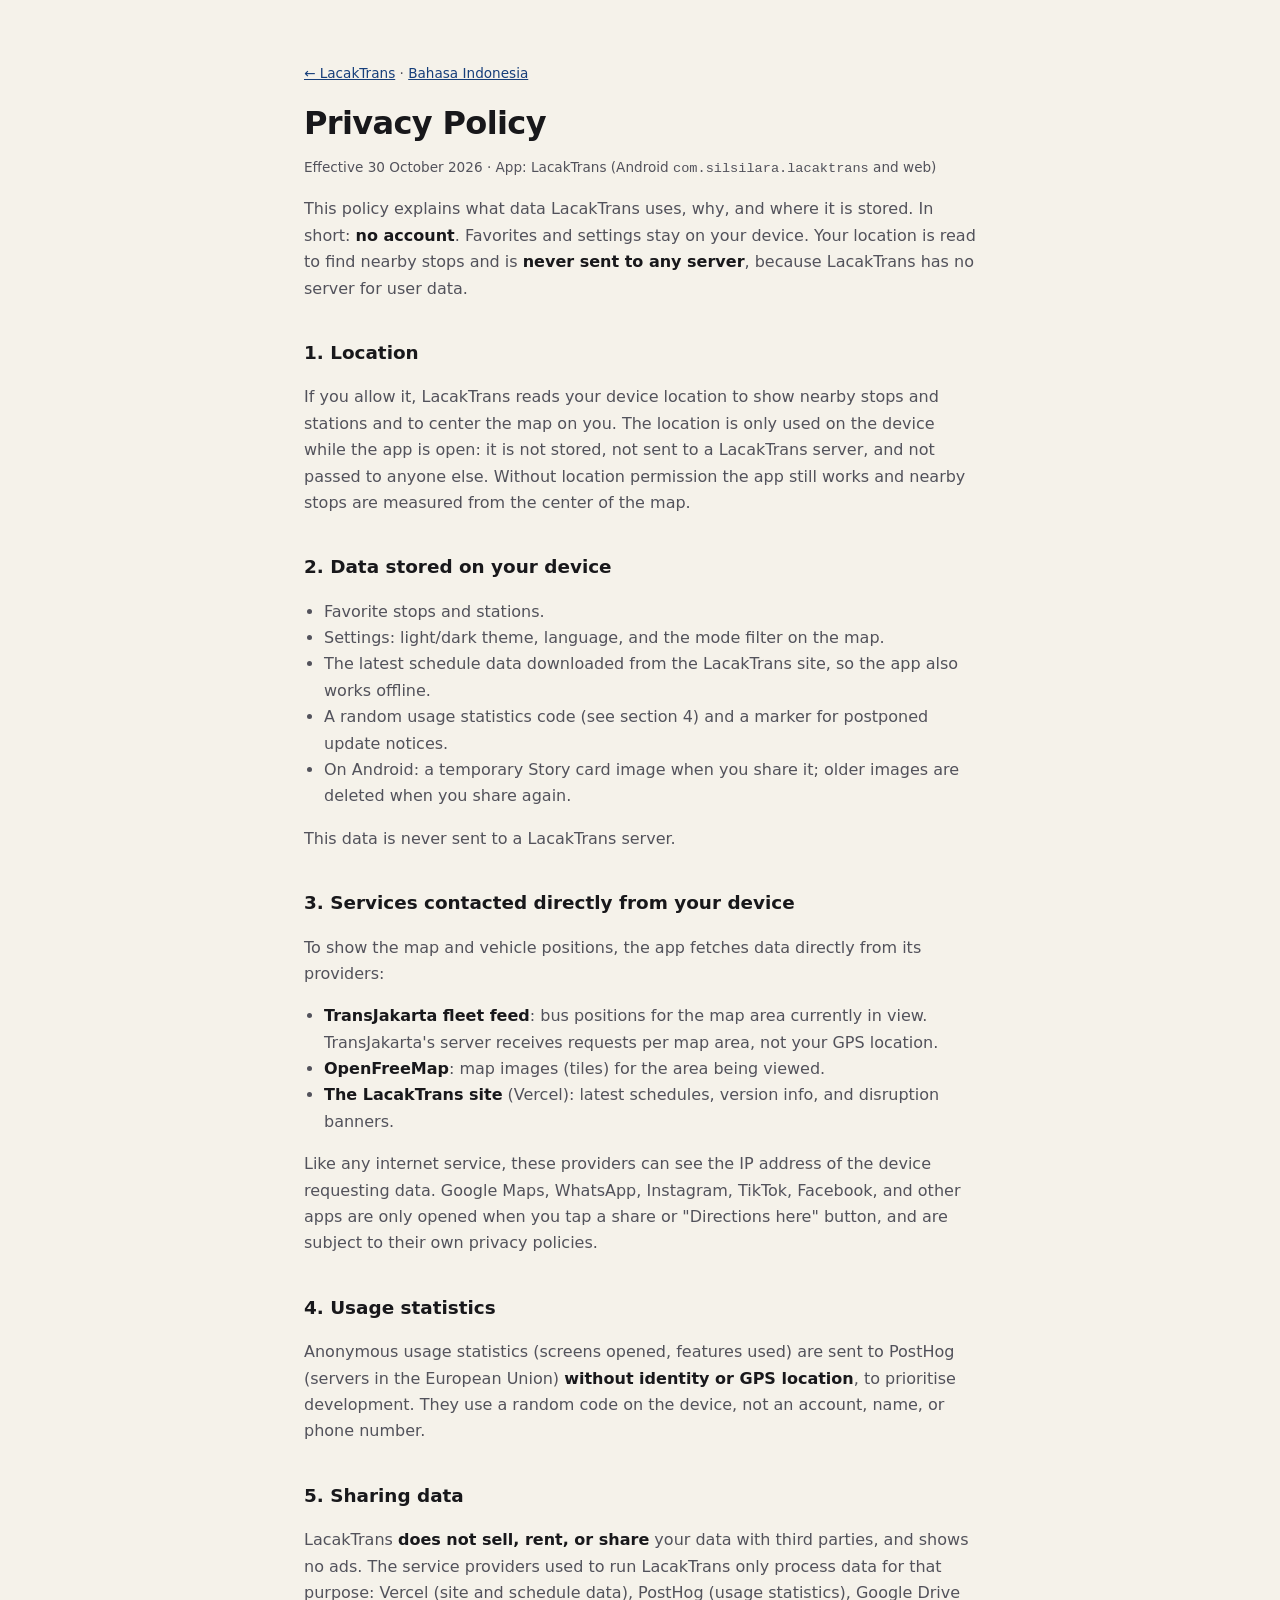
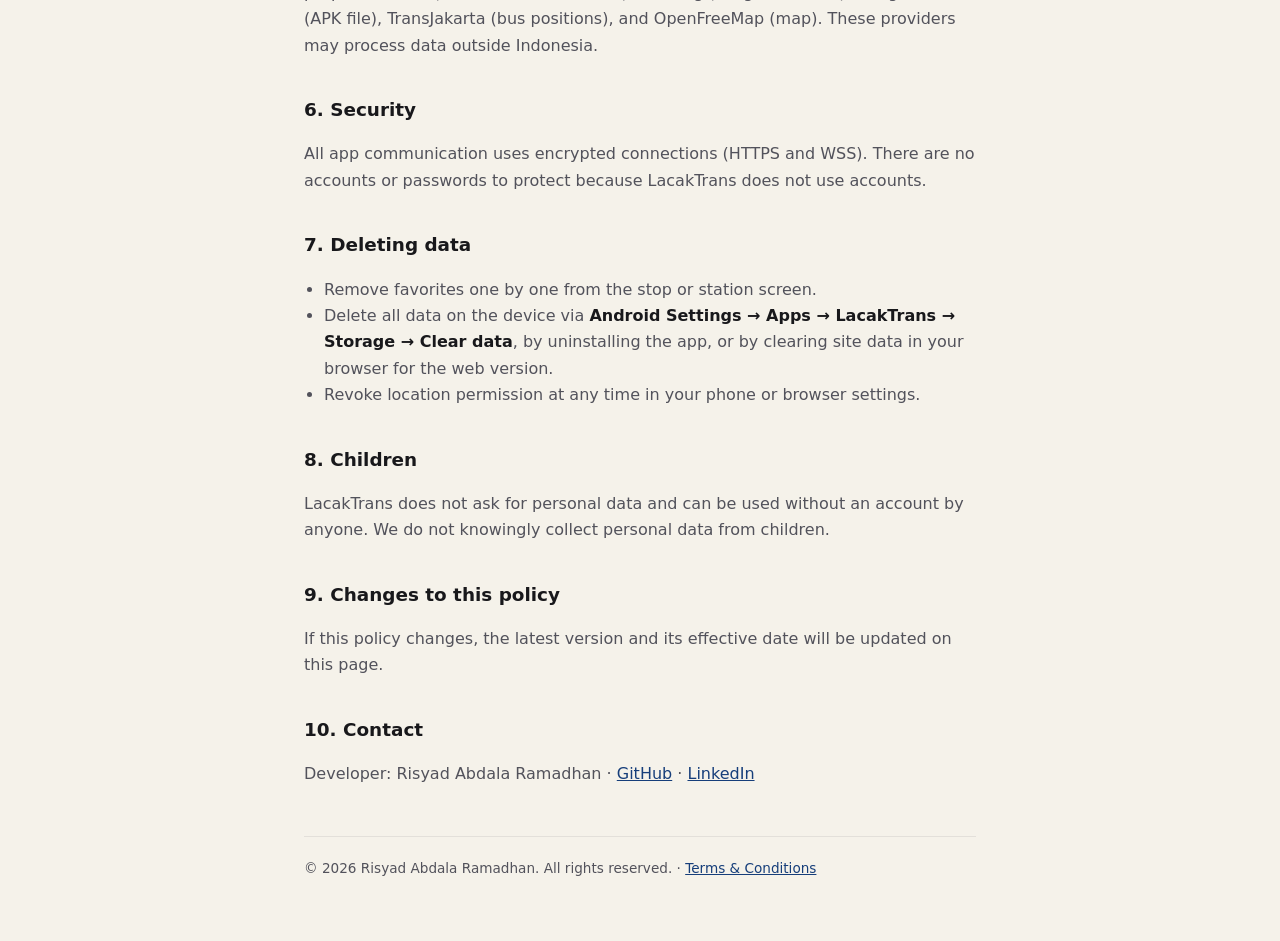
==== privacy.html @ 2914f6ce "Situs unduh-lt.silsilara.com: halaman unduhan APK, Kebijakan Privasi dan Syarat & Ketentuan (ID/EN)," ====
<!doctype html>
<html lang="en">
  <head>
    <meta charset="UTF-8" />
    <meta name="viewport" content="width=device-width, initial-scale=1.0" />
    <title>Privacy Policy — LacakTrans</title>
    <meta name="description" content="LacakTrans privacy policy: what data is used, where it is stored, and how to delete it." />
    <link rel="icon" type="image/svg+xml" href="favicon.svg" />
    <link rel="stylesheet" href="gaya.css" />
    <link rel="canonical" href="https://unduh-lt.silsilara.com/privacy.html" />
    <script src="tema.js"></script>
  </head>
  <body>
    <main>
      <p class="kecil"><a href="./">← LacakTrans</a> · <a href="privasi.html" lang="id">Bahasa Indonesia</a></p>
      <h1>Privacy Policy</h1>
      <p class="kecil">Effective 30 October 2026 · App: LacakTrans (Android <code>com.silsilara.lacaktrans</code> and web)</p>

      <p>
        This policy explains what data LacakTrans uses, why, and where it is stored. In short: <strong>no account</strong>.
        Favorites and settings stay on your device. Your location is read to find nearby stops and is <strong>never sent to
        any server</strong>, because LacakTrans has no server for user data.
      </p>

      <h2>1. Location</h2>
      <p>
        If you allow it, LacakTrans reads your device location to show nearby stops and stations and to center the map on
        you. The location is only used on the device while the app is open: it is not stored, not sent to a LacakTrans
        server, and not passed to anyone else. Without location permission the app still works and nearby stops are
        measured from the center of the map.
      </p>

      <h2>2. Data stored on your device</h2>
      <ul>
        <li>Favorite stops and stations.</li>
        <li>Settings: light/dark theme, language, and the mode filter on the map.</li>
        <li>The latest schedule data downloaded from the LacakTrans site, so the app also works offline.</li>
        <li>A random usage statistics code (see section 4) and a marker for postponed update notices.</li>
        <li>On Android: a temporary Story card image when you share it; older images are deleted when you share again.</li>
      </ul>
      <p>This data is never sent to a LacakTrans server.</p>

      <h2>3. Services contacted directly from your device</h2>
      <p>To show the map and vehicle positions, the app fetches data directly from its providers:</p>
      <ul>
        <li><strong>TransJakarta fleet feed</strong>: bus positions for the map area currently in view. TransJakarta's server receives requests per map area, not your GPS location.</li>
        <li><strong>OpenFreeMap</strong>: map images (tiles) for the area being viewed.</li>
        <li><strong>The LacakTrans site</strong> (Vercel): latest schedules, version info, and disruption banners.</li>
      </ul>
      <p>
        Like any internet service, these providers can see the IP address of the device requesting data. Google Maps,
        WhatsApp, Instagram, TikTok, Facebook, and other apps are only opened when you tap a share or "Directions here"
        button, and are subject to their own privacy policies.
      </p>

      <h2>4. Usage statistics</h2>
      <p>
        Anonymous usage statistics (screens opened, features used) are sent to PostHog (servers in the European Union)
        <strong>without identity or GPS location</strong>, to prioritise development. They use a random code on the device,
        not an account, name, or phone number.
      </p>

      <h2>5. Sharing data</h2>
      <p>
        LacakTrans <strong>does not sell, rent, or share</strong> your data with third parties, and shows no ads. The service
        providers used to run LacakTrans only process data for that purpose: Vercel (site and schedule data), PostHog (usage
        statistics), Google Drive (APK file), TransJakarta (bus positions), and OpenFreeMap (map). These providers may process
        data outside Indonesia.
      </p>

      <h2>6. Security</h2>
      <p>All app communication uses encrypted connections (HTTPS and WSS). There are no accounts or passwords to protect because LacakTrans does not use accounts.</p>

      <h2>7. Deleting data</h2>
      <ul>
        <li>Remove favorites one by one from the stop or station screen.</li>
        <li>Delete all data on the device via <strong>Android Settings → Apps → LacakTrans → Storage → Clear data</strong>, by uninstalling the app, or by clearing site data in your browser for the web version.</li>
        <li>Revoke location permission at any time in your phone or browser settings.</li>
      </ul>

      <h2>8. Children</h2>
      <p>LacakTrans does not ask for personal data and can be used without an account by anyone. We do not knowingly collect personal data from children.</p>

      <h2>9. Changes to this policy</h2>
      <p>If this policy changes, the latest version and its effective date will be updated on this page.</p>

      <h2>10. Contact</h2>
      <p>
        Developer: Risyad Abdala Ramadhan ·
        <a href="https://github.com/masrisyad">GitHub</a> ·
        <a href="https://www.linkedin.com/in/risyadabdalaramadhan/">LinkedIn</a>
      </p>

      <footer>© 2026 Risyad Abdala Ramadhan. All rights reserved. · <a href="terms.html">Terms &amp; Conditions</a></footer>
    </main>
  </body>
</html>
---- gaya.css ----
/* Halaman informasi LacakTrans (unduhan, privasi, syarat) — salinan gaya situs Silsilara, warna LacakTrans.
   Bawaan mode terang; mode gelap lewat tombol tema (tema.js menyetel data-tema="gelap" di <html>). */
:root {
  color-scheme: light;
  --latar: #f5f2ea;
  --panel: #ffffff;
  --garis: rgb(24 24 27 / 0.08);
  --teks: #18181b;
  --redup: #52525b;
  --aksen: #163e7a;
  --teks-aksen: #ffffff; /* teks di atas tombol beraksen */
}
:root[data-tema='gelap'] {
  color-scheme: dark;
  --latar: #0a0f0e;
  --panel: rgb(255 255 255 / 0.04);
  --garis: rgb(255 255 255 / 0.08);
  --teks: #f4f4f5;
  --redup: #a1a1aa;
  --aksen: #f2b544;
  --teks-aksen: #18181b;
}
* {
  box-sizing: border-box;
}
body {
  margin: 0;
  background: var(--latar);
  color: var(--teks);
  font: 16px/1.65 'Plus Jakarta Sans', ui-sans-serif, system-ui, -apple-system, 'Segoe UI', sans-serif;
}
main {
  max-width: 44rem;
  margin: 0 auto;
  padding: 3rem 1rem 4rem;
}
.logo {
  display: block;
  width: 4rem;
  height: 4rem;
}
h1 {
  margin: 1.25rem 0 0.25rem;
  font-size: 2rem;
  line-height: 1.2;
  letter-spacing: -0.02em;
}
h2 {
  margin: 2.25rem 0 0.5rem;
  font-size: 1.15rem;
}
p,
li {
  color: var(--redup);
}
strong {
  color: var(--teks);
}
a {
  color: var(--aksen);
}
ul {
  padding-left: 1.25rem;
}
.kartu {
  margin-top: 1.5rem;
  padding: 1.25rem 1.5rem;
  border: 1px solid var(--garis);
  border-radius: 1rem;
  background: var(--panel);
}
.kecil {
  font-size: 0.85rem;
}

/* Beranda = halaman unduhan (index.html), tata letak mirip halaman aplikasi di toko aplikasi. */
.aplikasi {
  position: relative;
  display: flex;
  gap: 1.25rem;
  align-items: center;
  padding-right: 3.25rem; /* ruang tombol tema */
}
.tombol-tema {
  position: absolute;
  top: 0;
  right: 0;
  display: grid;
  place-items: center;
  width: 2.75rem;
  height: 2.75rem;
  border: 1px solid var(--garis);
  border-radius: 999px;
  background: var(--panel);
  color: var(--teks);
  cursor: pointer;
}
.tombol-tema:focus-visible {
  outline: 3px solid color-mix(in srgb, var(--aksen) 50%, transparent);
  outline-offset: 2px;
}
.tombol-tema .ikon-matahari,
:root[data-tema='gelap'] .tombol-tema .ikon-bulan {
  display: none;
}
:root[data-tema='gelap'] .tombol-tema .ikon-matahari {
  display: block;
}
.ikon-aplikasi {
  width: 6rem;
  height: 6rem;
  flex: none;
  border-radius: 1.4rem;
  box-shadow: 0 6px 20px rgb(0 0 0 / 0.18);
}
.aplikasi h1 {
  margin: 0;
}
.aplikasi p {
  margin: 0;
}
.pengembang {
  color: var(--aksen) !important;
  font-weight: 600;
  font-size: 0.95rem;
}
.slogan {
  font-size: 0.95rem;
}
.statistik {
  display: grid;
  grid-template-columns: repeat(4, 1fr);
  margin: 1.5rem 0 0;
  padding: 0.75rem 0;
  border-block: 1px solid var(--garis);
  text-align: center;
}
.statistik div + div {
  border-left: 1px solid var(--garis);
}
.statistik dt {
  font-size: 0.75rem;
  color: var(--redup);
}
.statistik dd {
  margin: 0;
  font-weight: 700;
}
.pemberitahuan {
  margin-top: 1.25rem;
  padding: 0.9rem 1.1rem;
  border-radius: 0.75rem;
  background: color-mix(in srgb, var(--aksen) 14%, transparent);
  color: var(--teks);
  font-size: 0.95rem;
}
.unduh {
  margin-top: 1.5rem;
}
.tombol-unduh {
  display: flex;
  flex-wrap: wrap;
  gap: 0.75rem;
}
.tombol {
  display: inline-flex;
  align-items: center;
  justify-content: center;
  gap: 0.5rem;
  min-height: 3rem;
  padding: 0 1.5rem;
  border: 1px solid var(--garis);
  border-radius: 999px;
  background: var(--panel);
  color: var(--teks);
  font: inherit;
  font-weight: 600;
  text-decoration: none;
  cursor: pointer;
}
.tombol.utama {
  flex: 1 1 14rem;
  border-color: transparent;
  background: var(--aksen);
  color: var(--teks-aksen);
  font-size: 1.05rem;
}
.tombol.kedua {
  flex: 1 1 10rem;
}
.tombol:hover {
  filter: brightness(1.06);
}
.tombol:focus-visible {
  outline: 3px solid color-mix(in srgb, var(--aksen) 50%, transparent);
  outline-offset: 2px;
}
.catatan-unduh {
  margin: 0.75rem 0 0;
}
.kartu-qr {
  display: flex;
  gap: 1.25rem;
  align-items: center;
}
.kartu-qr[hidden],
.pemberitahuan[hidden],
.tombol[hidden] {
  display: none;
}
#pesan-aplikasi {
  border: 1px solid color-mix(in srgb, var(--aksen) 45%, transparent);
}
#pesan-aplikasi .tombol-unduh {
  margin-top: 0.75rem;
}
/* iPhone/iPad: petunjuk menu titik tiga adalah langkah utama (tidak ada tombol), jadi tidak diredupkan. */
#petunjuk-menu:not(.kecil) {
  margin: 0.75rem 0 0;
  color: var(--teks);
}
.kartu-qr img {
  flex: none;
  border-radius: 0.5rem;
  background: #fff;
  padding: 0.4rem;
}
.kartu-qr p {
  margin: 0.25rem 0 0;
}
.bagikan {
  display: flex;
  flex-wrap: wrap;
  gap: 0.5rem;
  align-items: center;
  margin-top: 1.25rem;
  color: var(--redup);
}
.kecil-tombol {
  min-height: 2.25rem;
  padding: 0 1rem;
  font-size: 0.9rem;
}
.layar {
  display: flex;
  gap: 0.75rem;
  overflow-x: auto;
  scroll-snap-type: x mandatory;
  padding-bottom: 0.5rem;
}
.layar img {
  flex: none;
  width: 11.25rem;
  height: auto;
  aspect-ratio: 390 / 844;
  border: 1px solid var(--garis);
  border-radius: 1rem;
  scroll-snap-align: start;
}
.langkah li {
  margin-bottom: 0.5rem;
}
details {
  border-bottom: 1px solid var(--garis);
  padding: 0.6rem 0;
}
summary {
  cursor: pointer;
  font-weight: 600;
}
details p {
  margin: 0.5rem 0 0.25rem;
}
@media (max-width: 30rem) {
  .ikon-aplikasi {
    width: 4.5rem;
    height: 4.5rem;
    border-radius: 1.05rem;
  }
  .aplikasi h1 {
    font-size: 1.6rem;
  }
  .kartu-qr {
    flex-direction: column;
    text-align: center;
  }
}
footer {
  margin-top: 3rem;
  padding-top: 1.25rem;
  border-top: 1px solid var(--garis);
  font-size: 0.85rem;
  color: var(--redup);
}
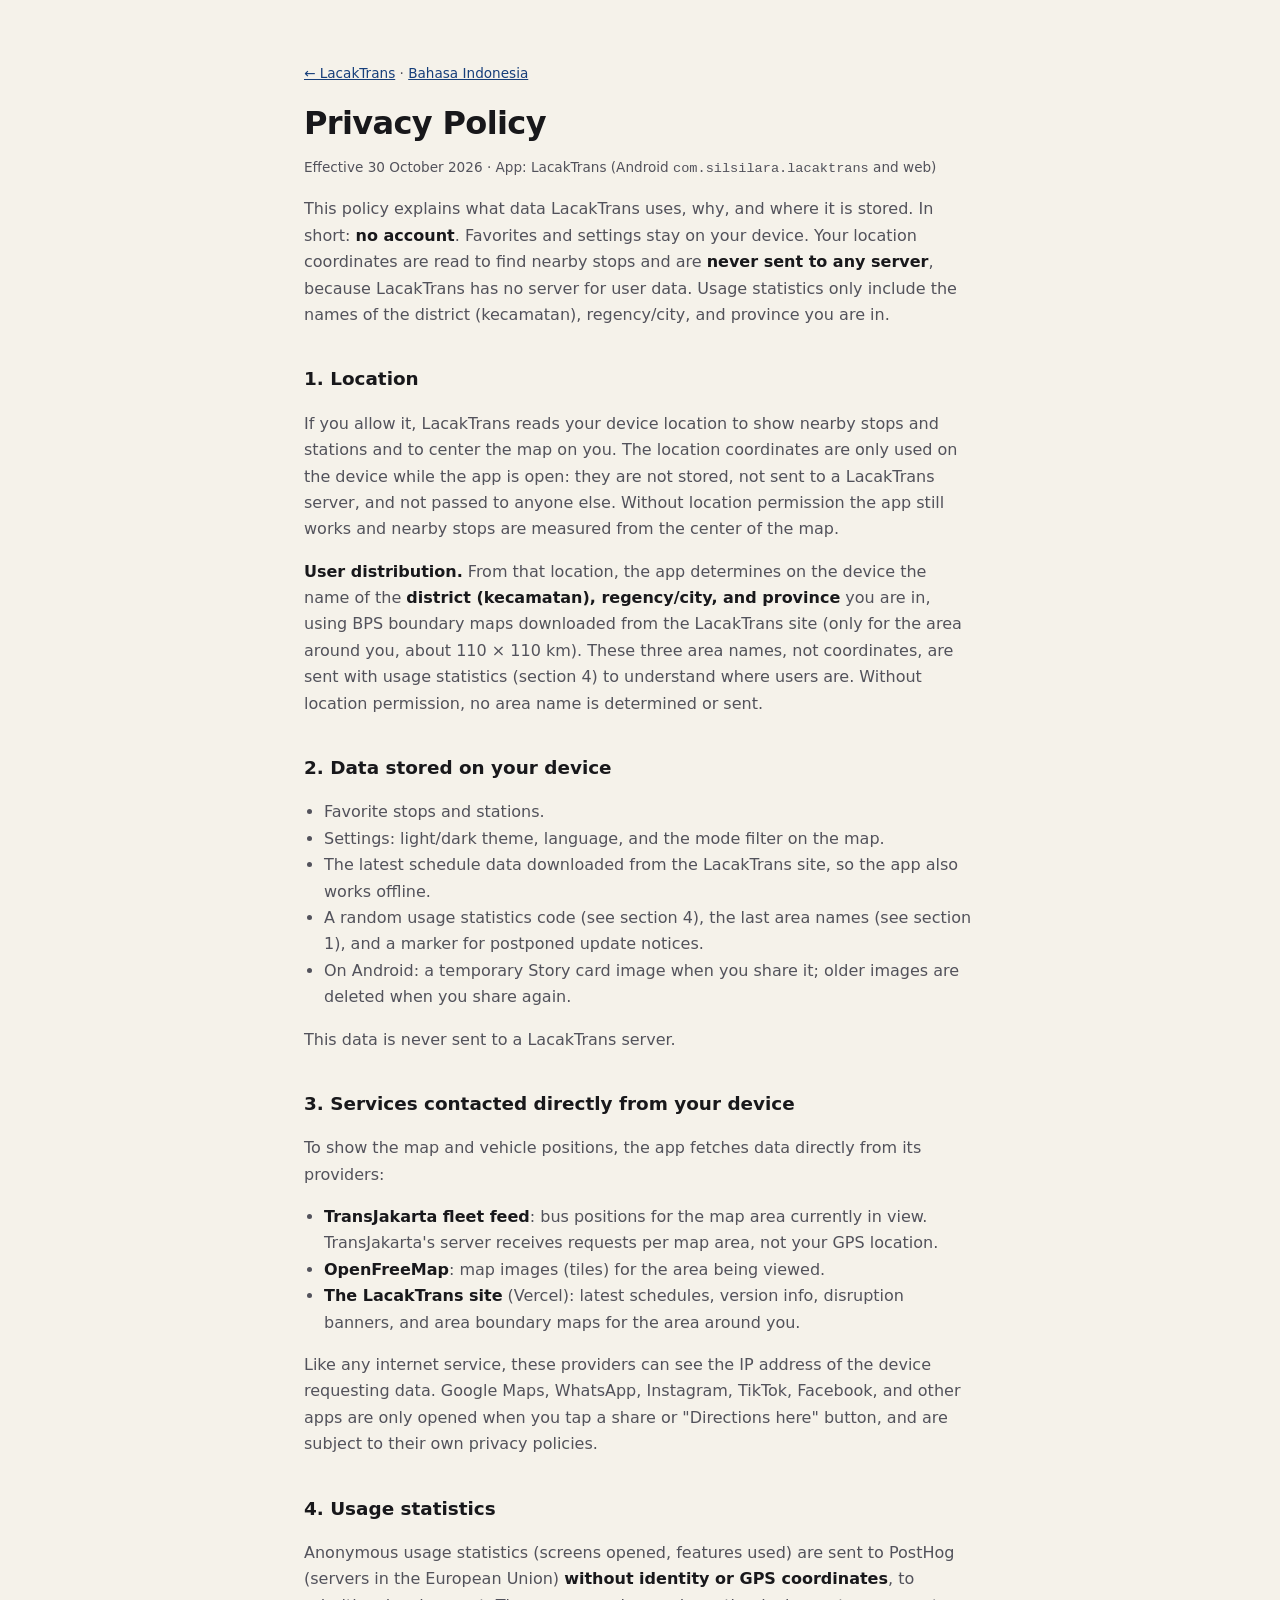
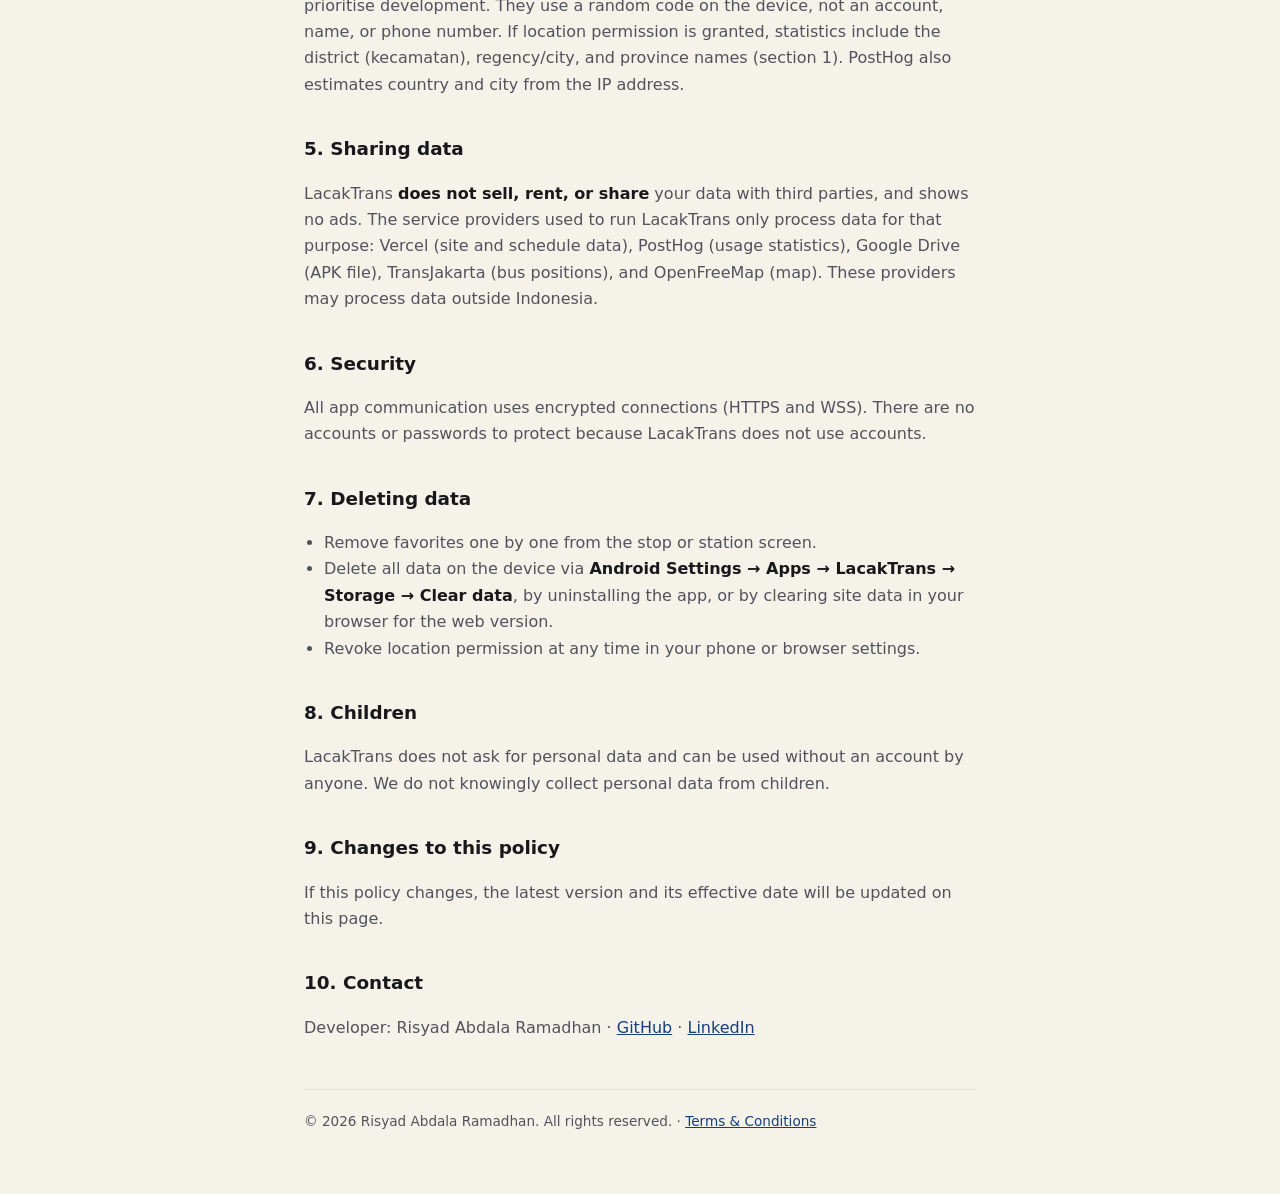
==== commit 3cbf3d2d: "Kebijakan Privasi: nama kecamatan, kabupaten/kota, dan provinsi dari GPS ikut statistik tanpa koordi" ====
--- a/privacy.html
+++ b/privacy.html
@@ -18,16 +18,24 @@
 
       <p>
         This policy explains what data LacakTrans uses, why, and where it is stored. In short: <strong>no account</strong>.
-        Favorites and settings stay on your device. Your location is read to find nearby stops and is <strong>never sent to
-        any server</strong>, because LacakTrans has no server for user data.
+        Favorites and settings stay on your device. Your location coordinates are read to find nearby stops and are
+        <strong>never sent to any server</strong>, because LacakTrans has no server for user data. Usage statistics only
+        include the names of the district (kecamatan), regency/city, and province you are in.
       </p>
 
       <h2>1. Location</h2>
       <p>
         If you allow it, LacakTrans reads your device location to show nearby stops and stations and to center the map on
-        you. The location is only used on the device while the app is open: it is not stored, not sent to a LacakTrans
-        server, and not passed to anyone else. Without location permission the app still works and nearby stops are
-        measured from the center of the map.
+        you. The location coordinates are only used on the device while the app is open: they are not stored, not sent to a
+        LacakTrans server, and not passed to anyone else. Without location permission the app still works and nearby stops
+        are measured from the center of the map.
+      </p>
+      <p>
+        <strong>User distribution.</strong> From that location, the app determines on the device the name of the
+        <strong>district (kecamatan), regency/city, and province</strong> you are in, using BPS boundary maps downloaded from
+        the LacakTrans site (only for the area around you, about 110 × 110 km). These three area names, not coordinates, are
+        sent with usage statistics (section 4) to understand where users are. Without location permission, no area name is
+        determined or sent.
       </p>
 
       <h2>2. Data stored on your device</h2>
@@ -35,7 +43,7 @@
         <li>Favorite stops and stations.</li>
         <li>Settings: light/dark theme, language, and the mode filter on the map.</li>
         <li>The latest schedule data downloaded from the LacakTrans site, so the app also works offline.</li>
-        <li>A random usage statistics code (see section 4) and a marker for postponed update notices.</li>
+        <li>A random usage statistics code (see section 4), the last area names (see section 1), and a marker for postponed update notices.</li>
         <li>On Android: a temporary Story card image when you share it; older images are deleted when you share again.</li>
       </ul>
       <p>This data is never sent to a LacakTrans server.</p>
@@ -45,7 +53,7 @@
       <ul>
         <li><strong>TransJakarta fleet feed</strong>: bus positions for the map area currently in view. TransJakarta's server receives requests per map area, not your GPS location.</li>
         <li><strong>OpenFreeMap</strong>: map images (tiles) for the area being viewed.</li>
-        <li><strong>The LacakTrans site</strong> (Vercel): latest schedules, version info, and disruption banners.</li>
+        <li><strong>The LacakTrans site</strong> (Vercel): latest schedules, version info, disruption banners, and area boundary maps for the area around you.</li>
       </ul>
       <p>
         Like any internet service, these providers can see the IP address of the device requesting data. Google Maps,
@@ -56,8 +64,9 @@
       <h2>4. Usage statistics</h2>
       <p>
         Anonymous usage statistics (screens opened, features used) are sent to PostHog (servers in the European Union)
-        <strong>without identity or GPS location</strong>, to prioritise development. They use a random code on the device,
-        not an account, name, or phone number.
+        <strong>without identity or GPS coordinates</strong>, to prioritise development. They use a random code on the device,
+        not an account, name, or phone number. If location permission is granted, statistics include the district
+        (kecamatan), regency/city, and province names (section 1). PostHog also estimates country and city from the IP address.
       </p>
 
       <h2>5. Sharing data</h2>
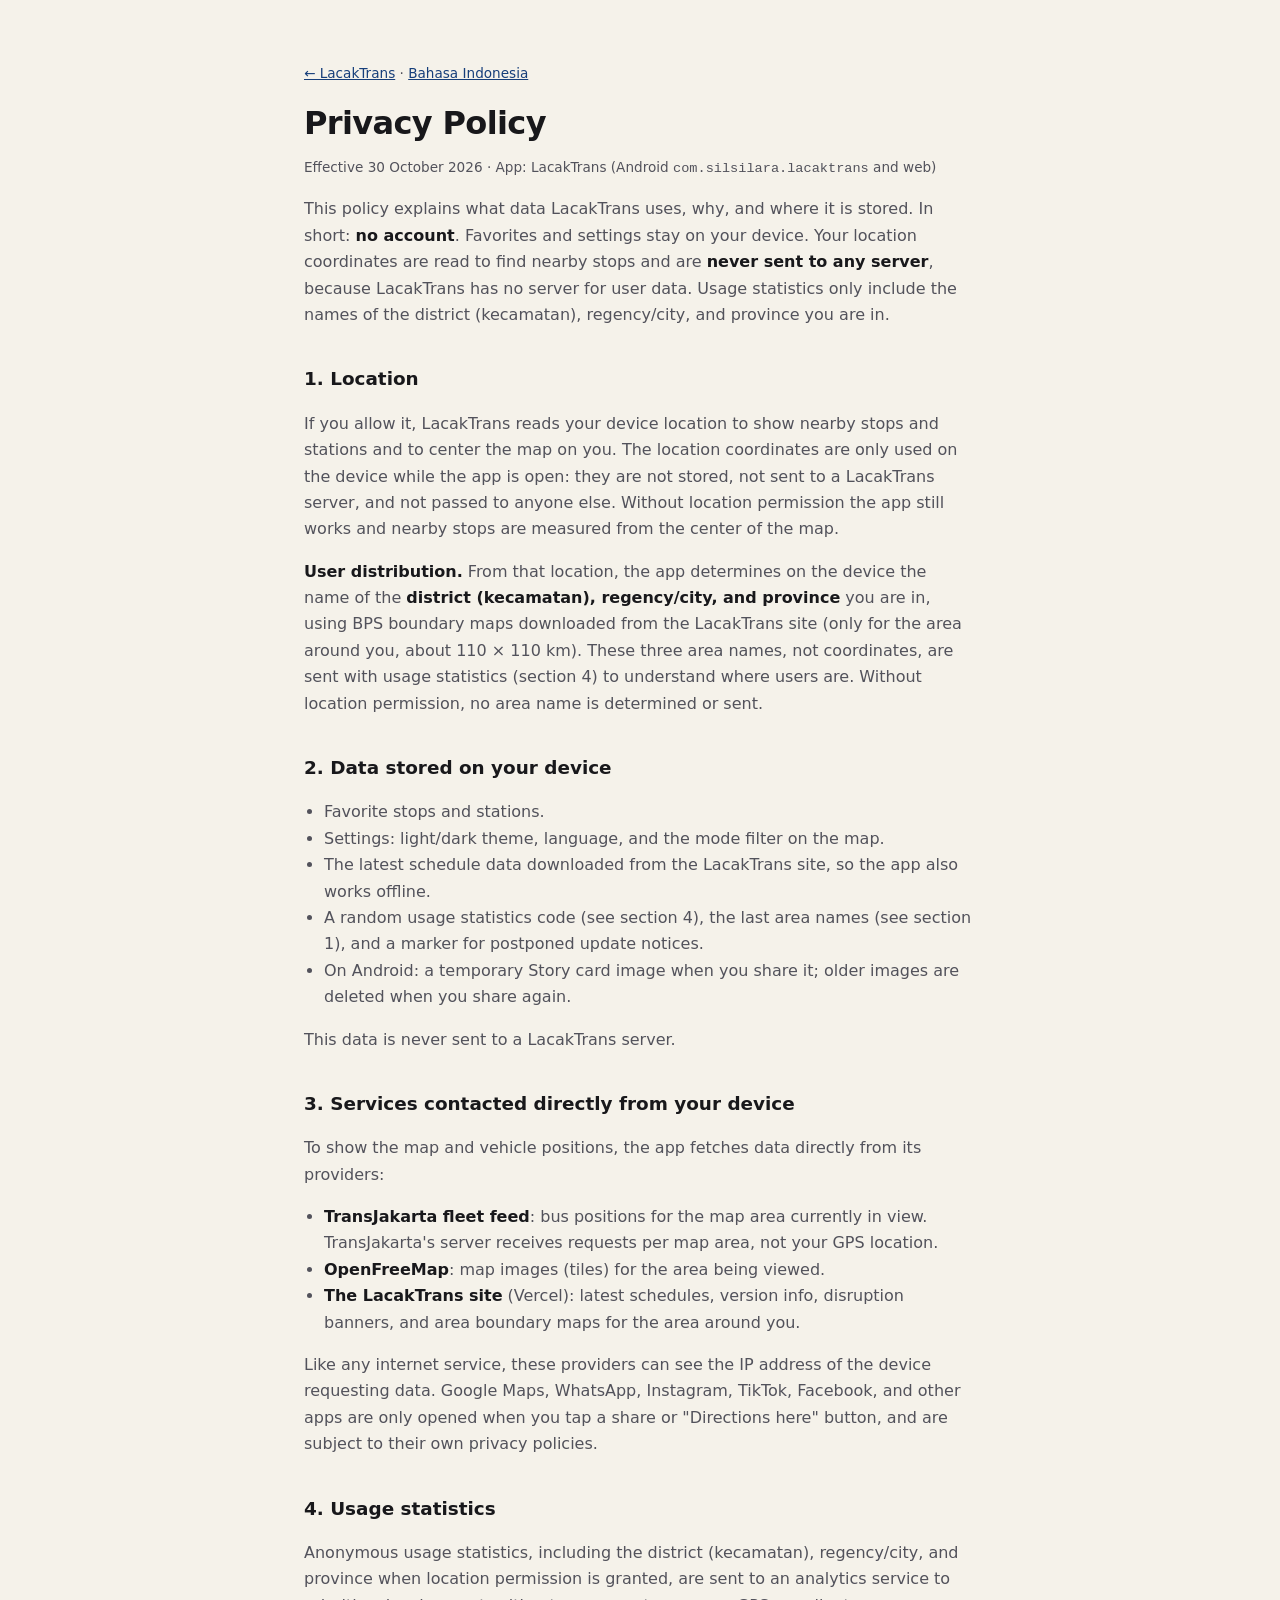
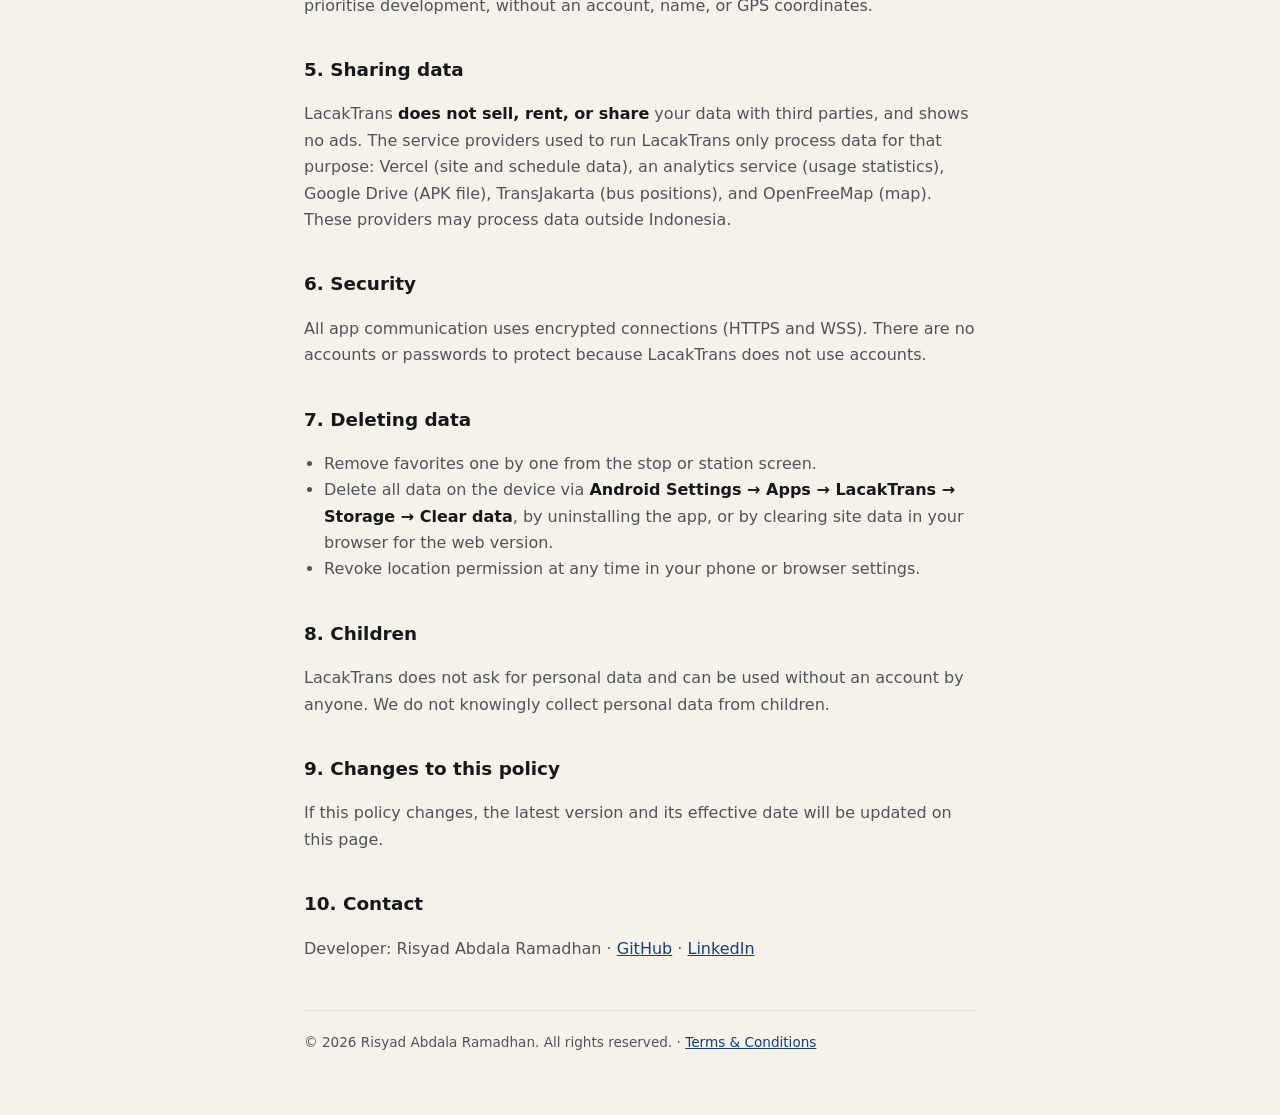
==== commit 04400b9c: "Kebijakan Privasi: bagian 4 diringkas dan PostHog diganti "layanan analitik" di bagian 5" ====
--- a/privacy.html
+++ b/privacy.html
@@ -63,16 +63,14 @@
 
       <h2>4. Usage statistics</h2>
       <p>
-        Anonymous usage statistics (screens opened, features used) are sent to PostHog (servers in the European Union)
-        <strong>without identity or GPS coordinates</strong>, to prioritise development. They use a random code on the device,
-        not an account, name, or phone number. If location permission is granted, statistics include the district
-        (kecamatan), regency/city, and province names (section 1). PostHog also estimates country and city from the IP address.
+        Anonymous usage statistics, including the district (kecamatan), regency/city, and province when location permission
+        is granted, are sent to an analytics service to prioritise development, without an account, name, or GPS coordinates.
       </p>
 
       <h2>5. Sharing data</h2>
       <p>
         LacakTrans <strong>does not sell, rent, or share</strong> your data with third parties, and shows no ads. The service
-        providers used to run LacakTrans only process data for that purpose: Vercel (site and schedule data), PostHog (usage
+        providers used to run LacakTrans only process data for that purpose: Vercel (site and schedule data), an analytics service (usage
         statistics), Google Drive (APK file), TransJakarta (bus positions), and OpenFreeMap (map). These providers may process
         data outside Indonesia.
       </p>
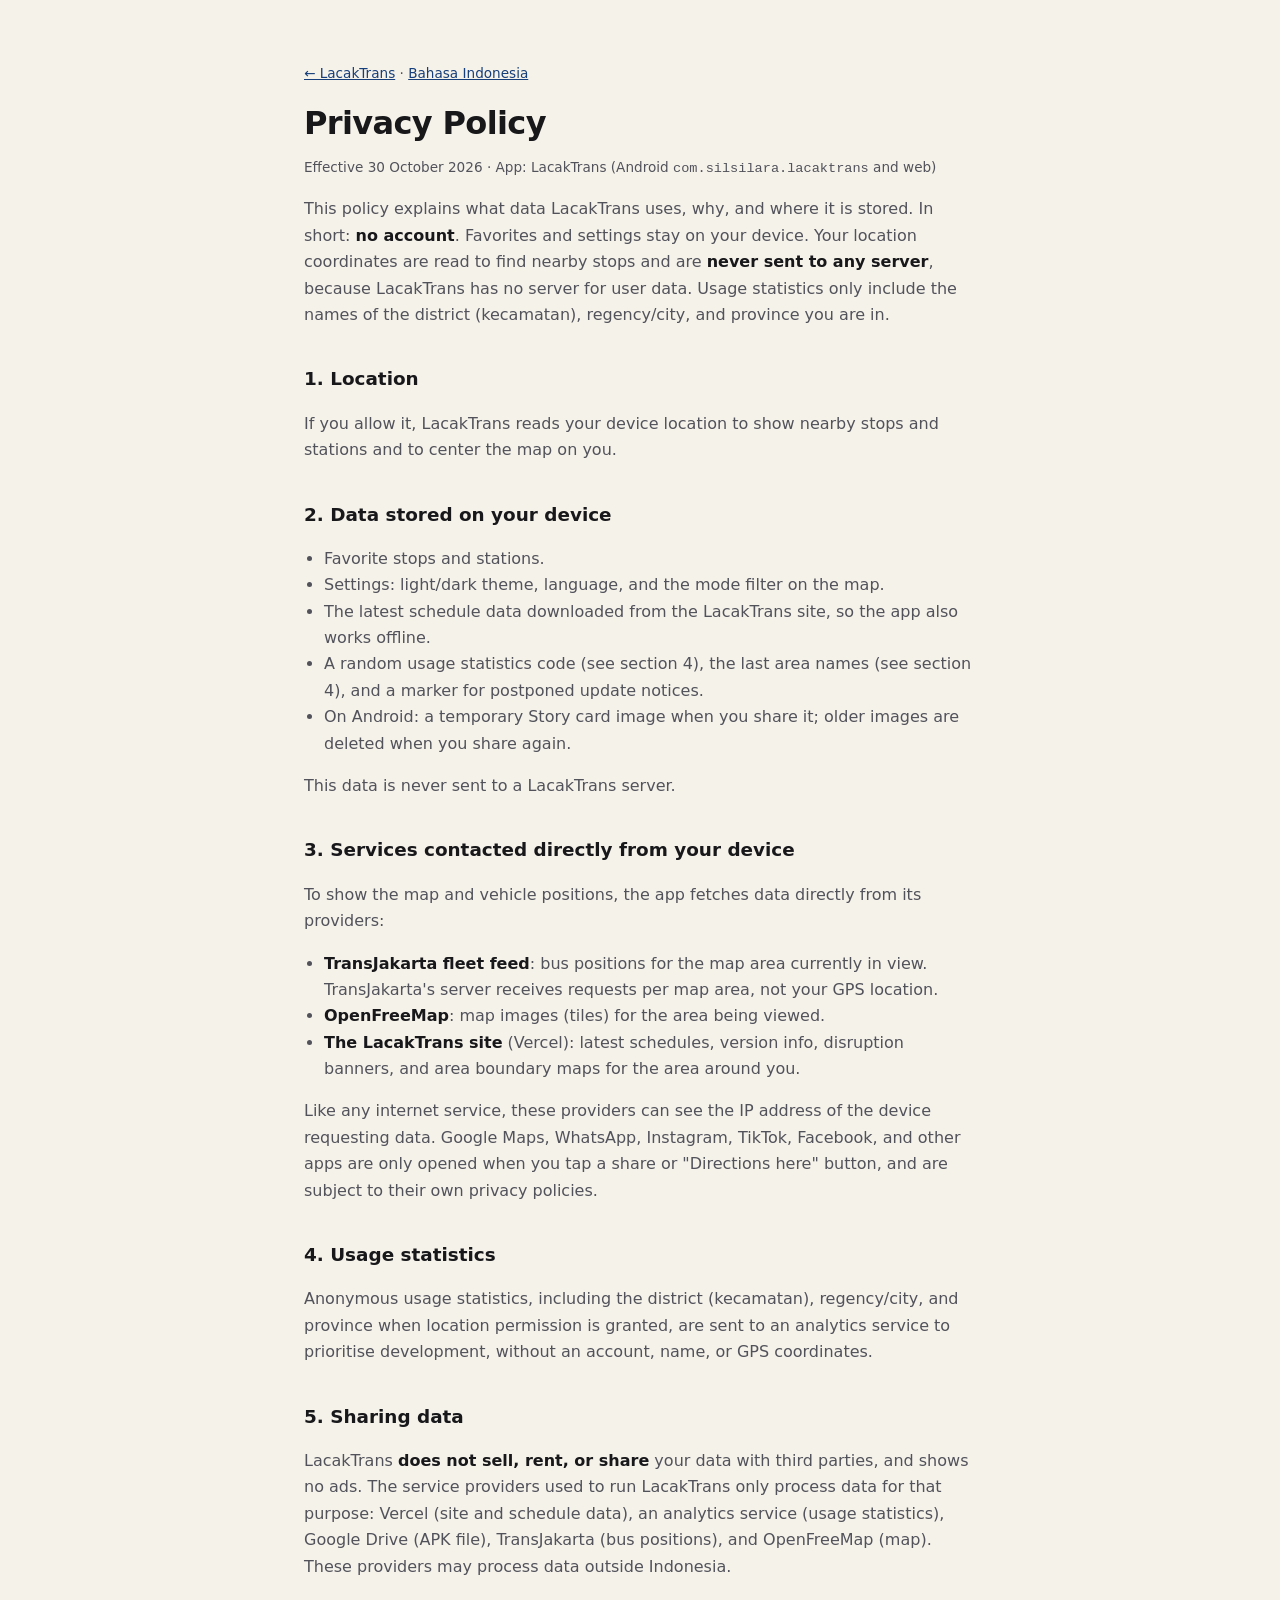
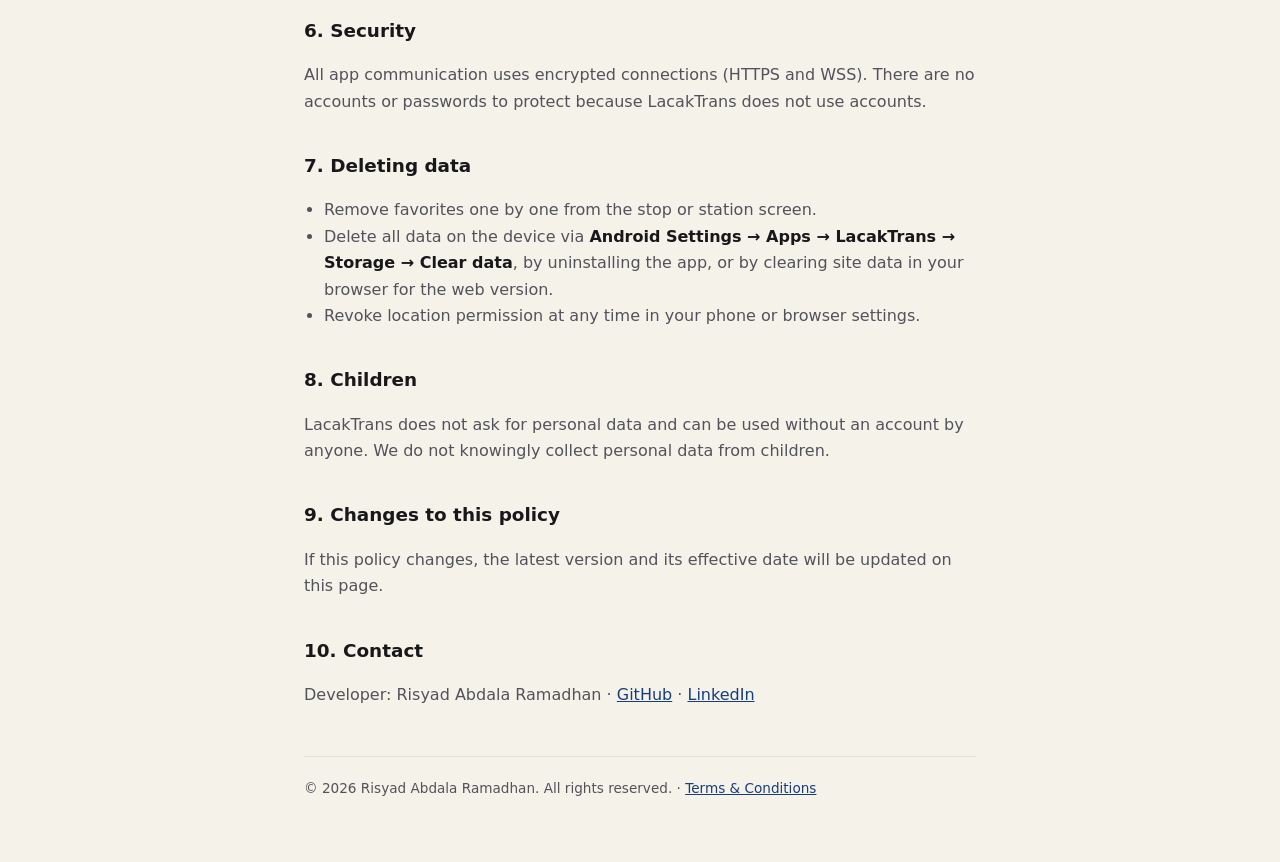
==== commit ba50350a: "Privacy Policy (EN): disamakan dengan versi Indonesia, rincian bagian 1 dihapus" ====
--- a/privacy.html
+++ b/privacy.html
@@ -26,16 +26,7 @@
       <h2>1. Location</h2>
       <p>
         If you allow it, LacakTrans reads your device location to show nearby stops and stations and to center the map on
-        you. The location coordinates are only used on the device while the app is open: they are not stored, not sent to a
-        LacakTrans server, and not passed to anyone else. Without location permission the app still works and nearby stops
-        are measured from the center of the map.
-      </p>
-      <p>
-        <strong>User distribution.</strong> From that location, the app determines on the device the name of the
-        <strong>district (kecamatan), regency/city, and province</strong> you are in, using BPS boundary maps downloaded from
-        the LacakTrans site (only for the area around you, about 110 × 110 km). These three area names, not coordinates, are
-        sent with usage statistics (section 4) to understand where users are. Without location permission, no area name is
-        determined or sent.
+        you.
       </p>
 
       <h2>2. Data stored on your device</h2>
@@ -43,7 +34,7 @@
         <li>Favorite stops and stations.</li>
         <li>Settings: light/dark theme, language, and the mode filter on the map.</li>
         <li>The latest schedule data downloaded from the LacakTrans site, so the app also works offline.</li>
-        <li>A random usage statistics code (see section 4), the last area names (see section 1), and a marker for postponed update notices.</li>
+        <li>A random usage statistics code (see section 4), the last area names (see section 4), and a marker for postponed update notices.</li>
         <li>On Android: a temporary Story card image when you share it; older images are deleted when you share again.</li>
       </ul>
       <p>This data is never sent to a LacakTrans server.</p>
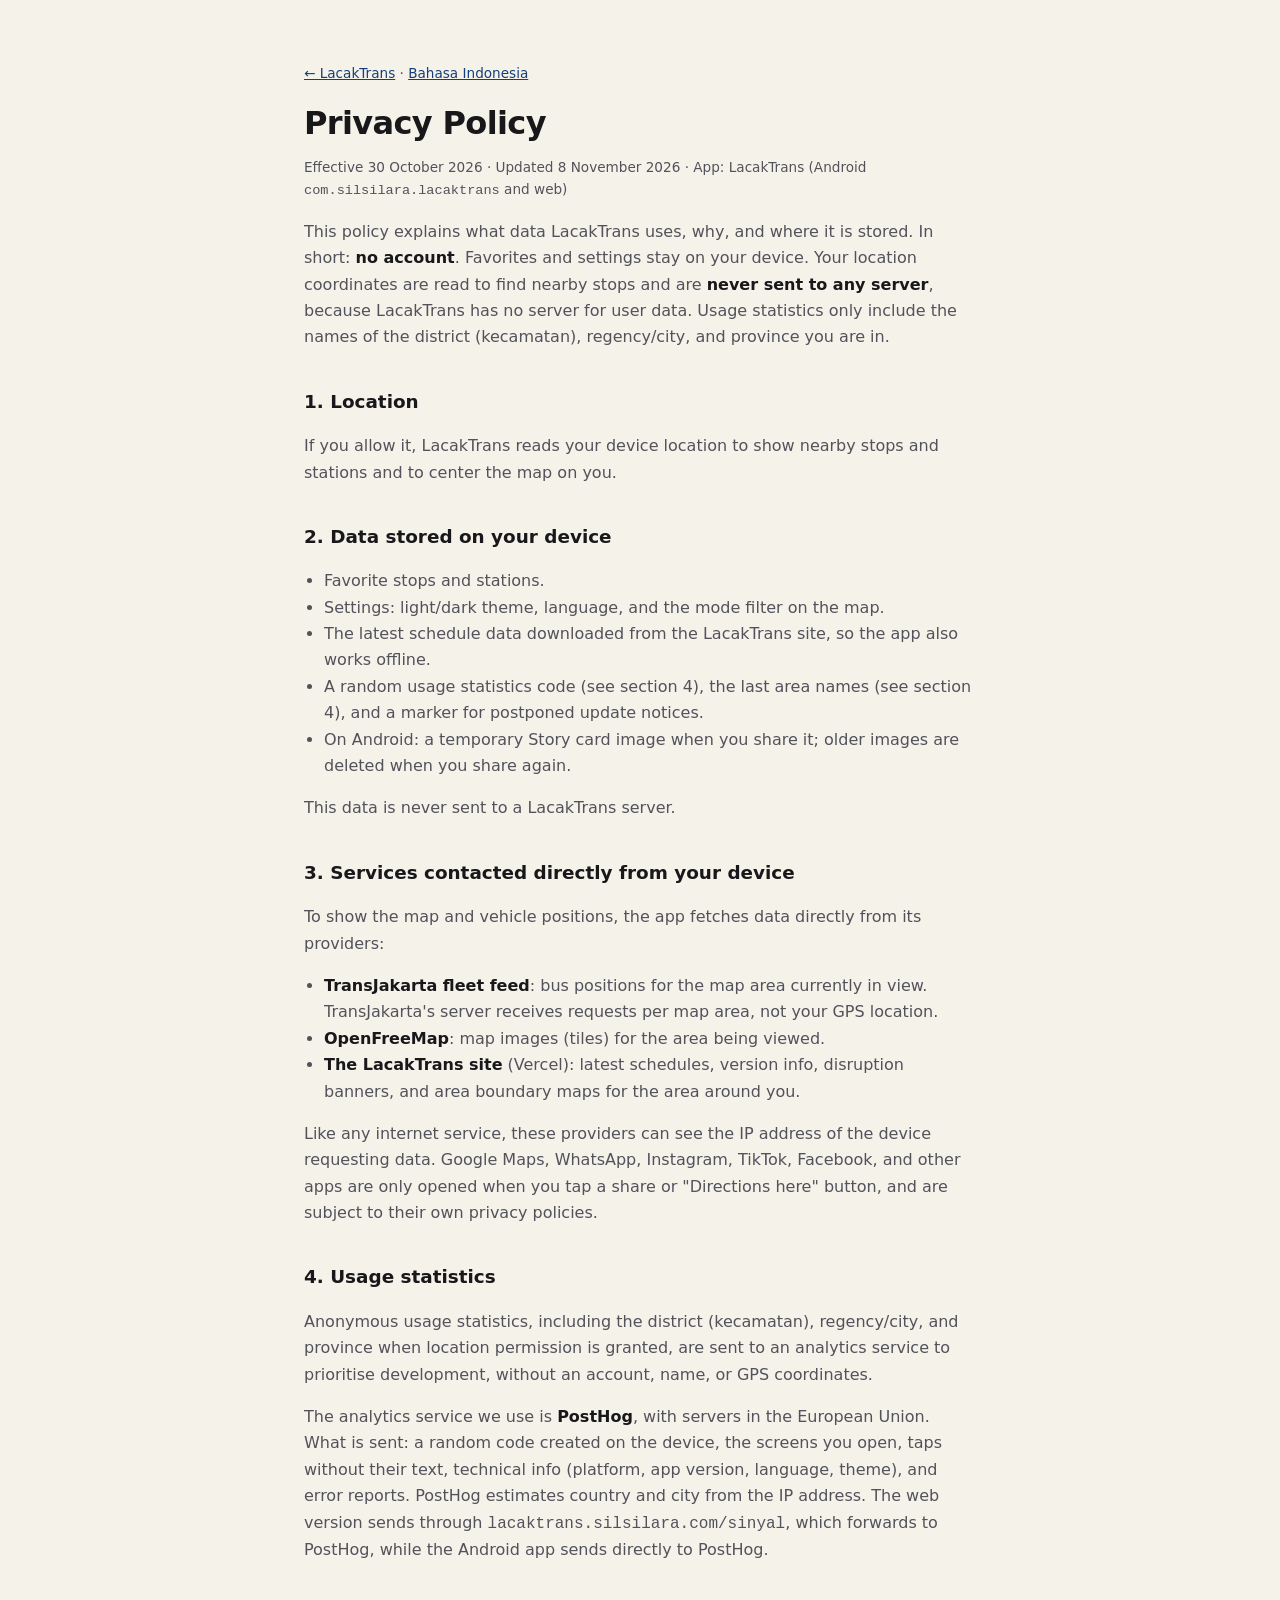
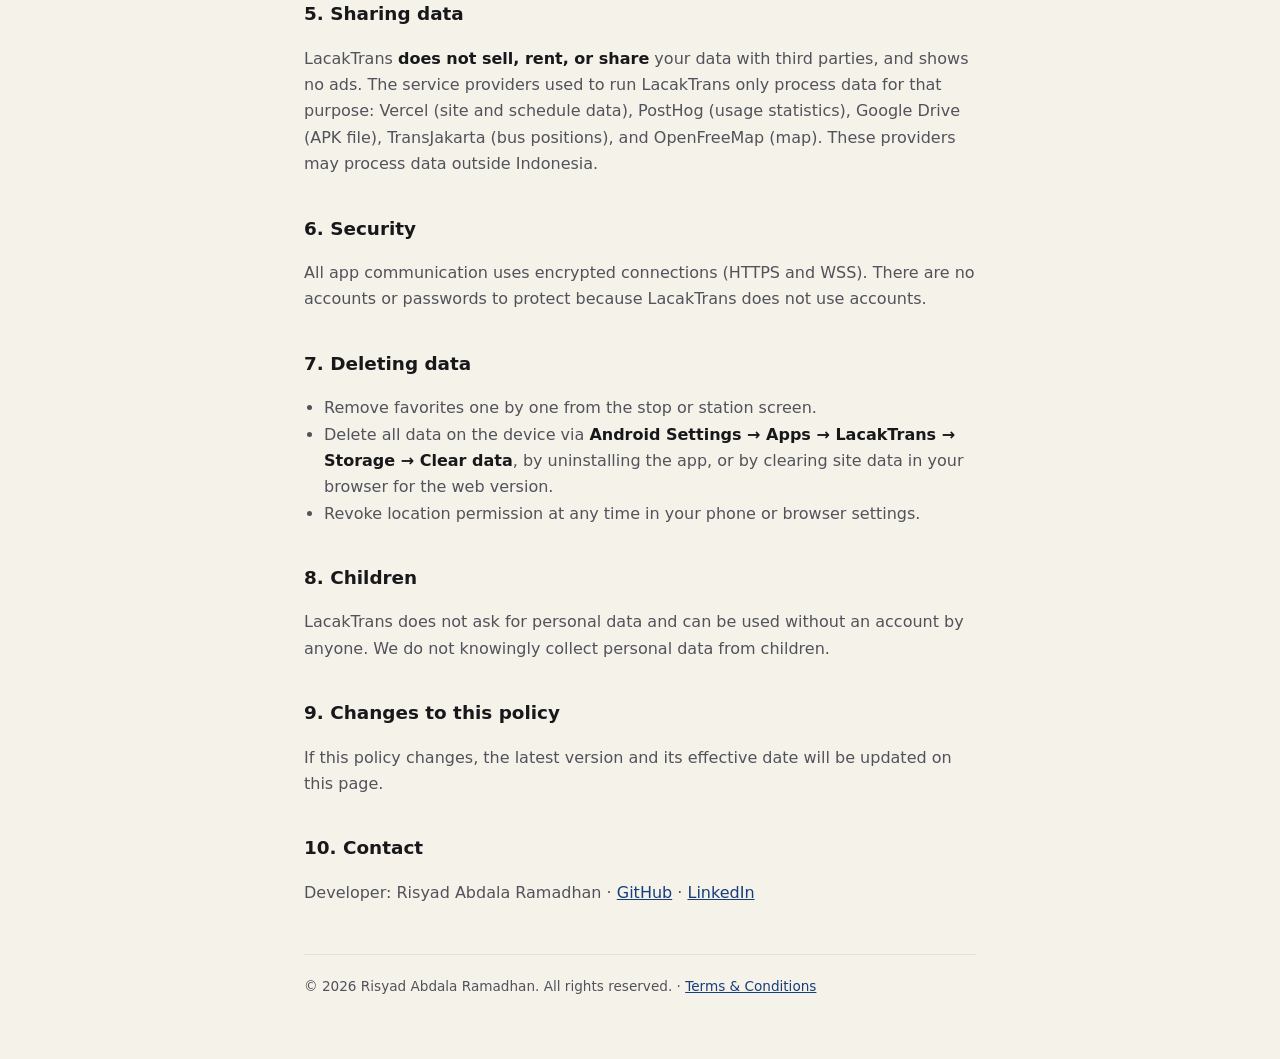
==== commit 41490a40: "Privasi: sebut PostHog (server Uni Eropa) dan isi yang dikirim; tanggal diperbarui 8 November 2026" ====
--- a/privacy.html
+++ b/privacy.html
@@ -14,7 +14,7 @@
     <main>
       <p class="kecil"><a href="./">← LacakTrans</a> · <a href="privasi.html" lang="id">Bahasa Indonesia</a></p>
       <h1>Privacy Policy</h1>
-      <p class="kecil">Effective 30 October 2026 · App: LacakTrans (Android <code>com.silsilara.lacaktrans</code> and web)</p>
+      <p class="kecil">Effective 30 October 2026 · Updated 8 November 2026 · App: LacakTrans (Android <code>com.silsilara.lacaktrans</code> and web)</p>
 
       <p>
         This policy explains what data LacakTrans uses, why, and where it is stored. In short: <strong>no account</strong>.
@@ -57,11 +57,17 @@
         Anonymous usage statistics, including the district (kecamatan), regency/city, and province when location permission
         is granted, are sent to an analytics service to prioritise development, without an account, name, or GPS coordinates.
       </p>
+      <p>
+        The analytics service we use is <strong>PostHog</strong>, with servers in the European Union. What is sent: a random code
+        created on the device, the screens you open, taps without their text, technical info (platform, app version, language,
+        theme), and error reports. PostHog estimates country and city from the IP address. The web version sends through
+        <code>lacaktrans.silsilara.com/sinyal</code>, which forwards to PostHog, while the Android app sends directly to PostHog.
+      </p>
 
       <h2>5. Sharing data</h2>
       <p>
         LacakTrans <strong>does not sell, rent, or share</strong> your data with third parties, and shows no ads. The service
-        providers used to run LacakTrans only process data for that purpose: Vercel (site and schedule data), an analytics service (usage
+        providers used to run LacakTrans only process data for that purpose: Vercel (site and schedule data), PostHog (usage
         statistics), Google Drive (APK file), TransJakarta (bus positions), and OpenFreeMap (map). These providers may process
         data outside Indonesia.
       </p>
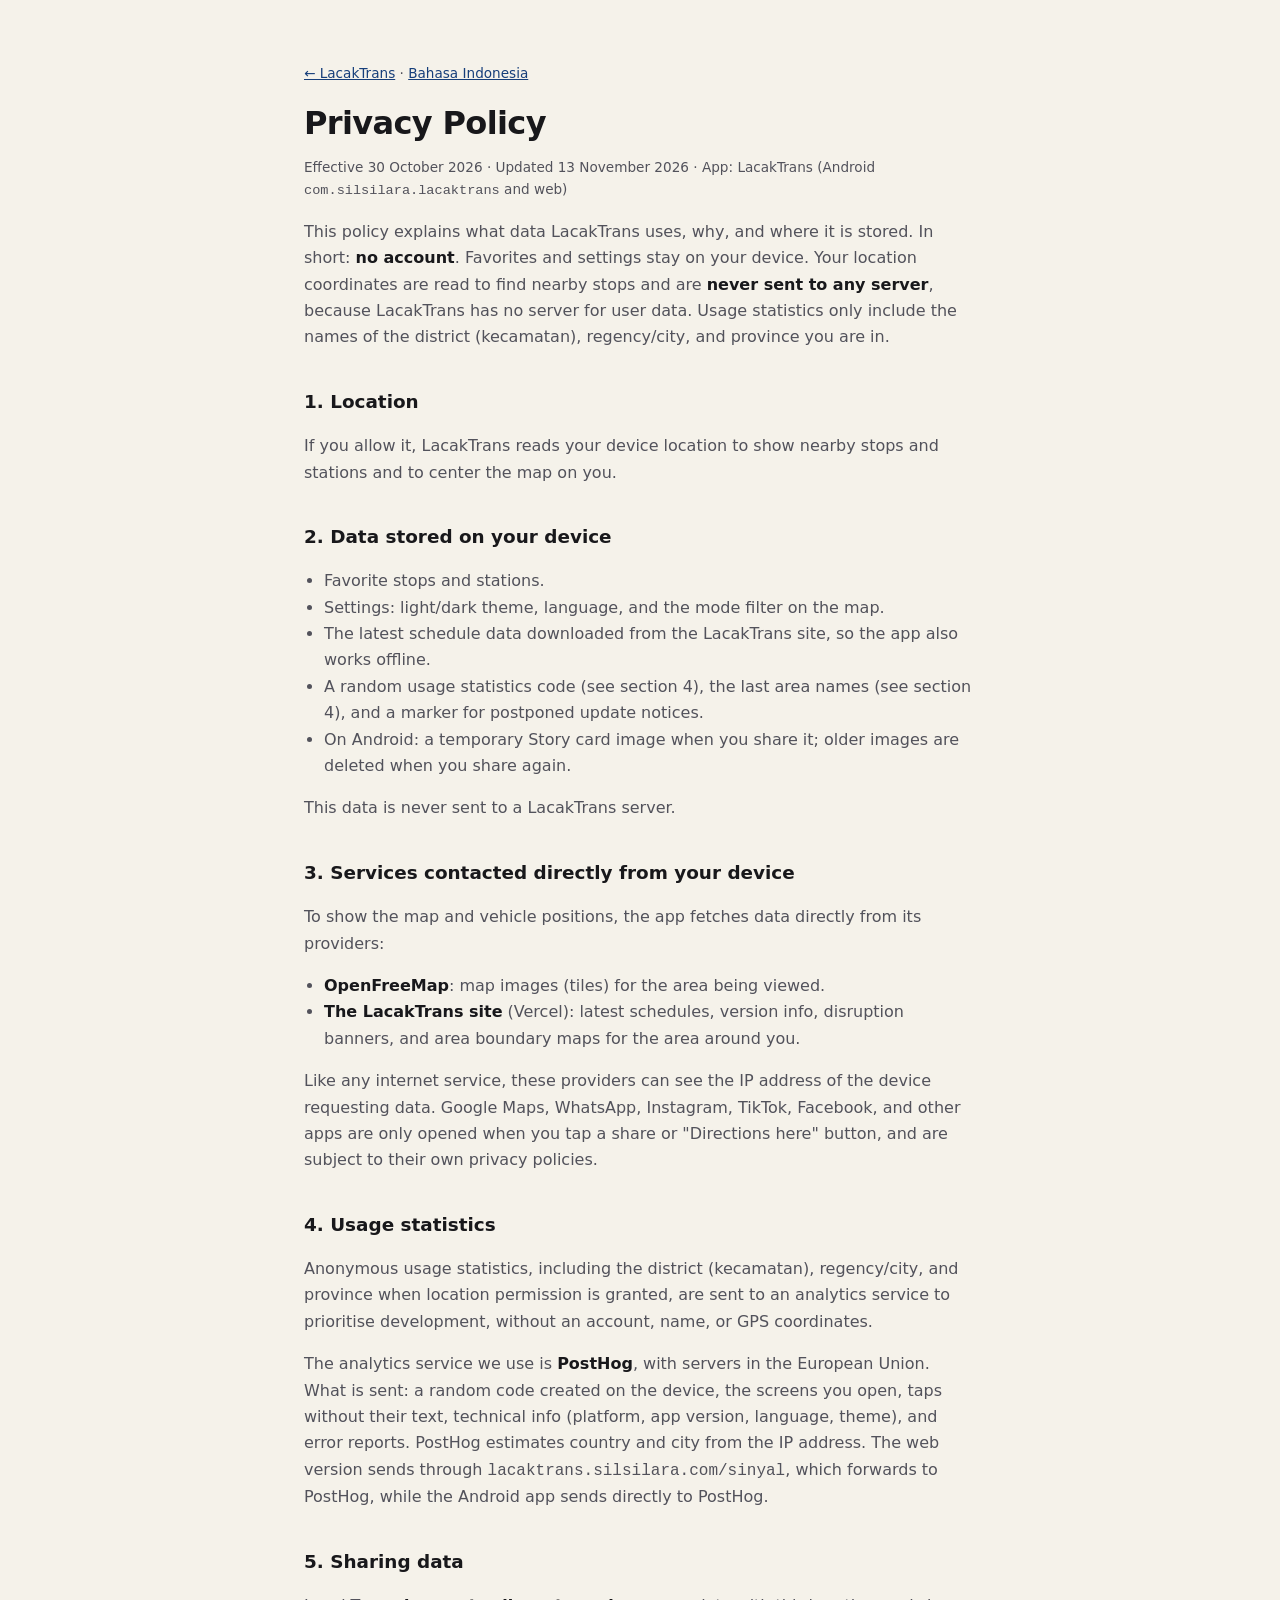
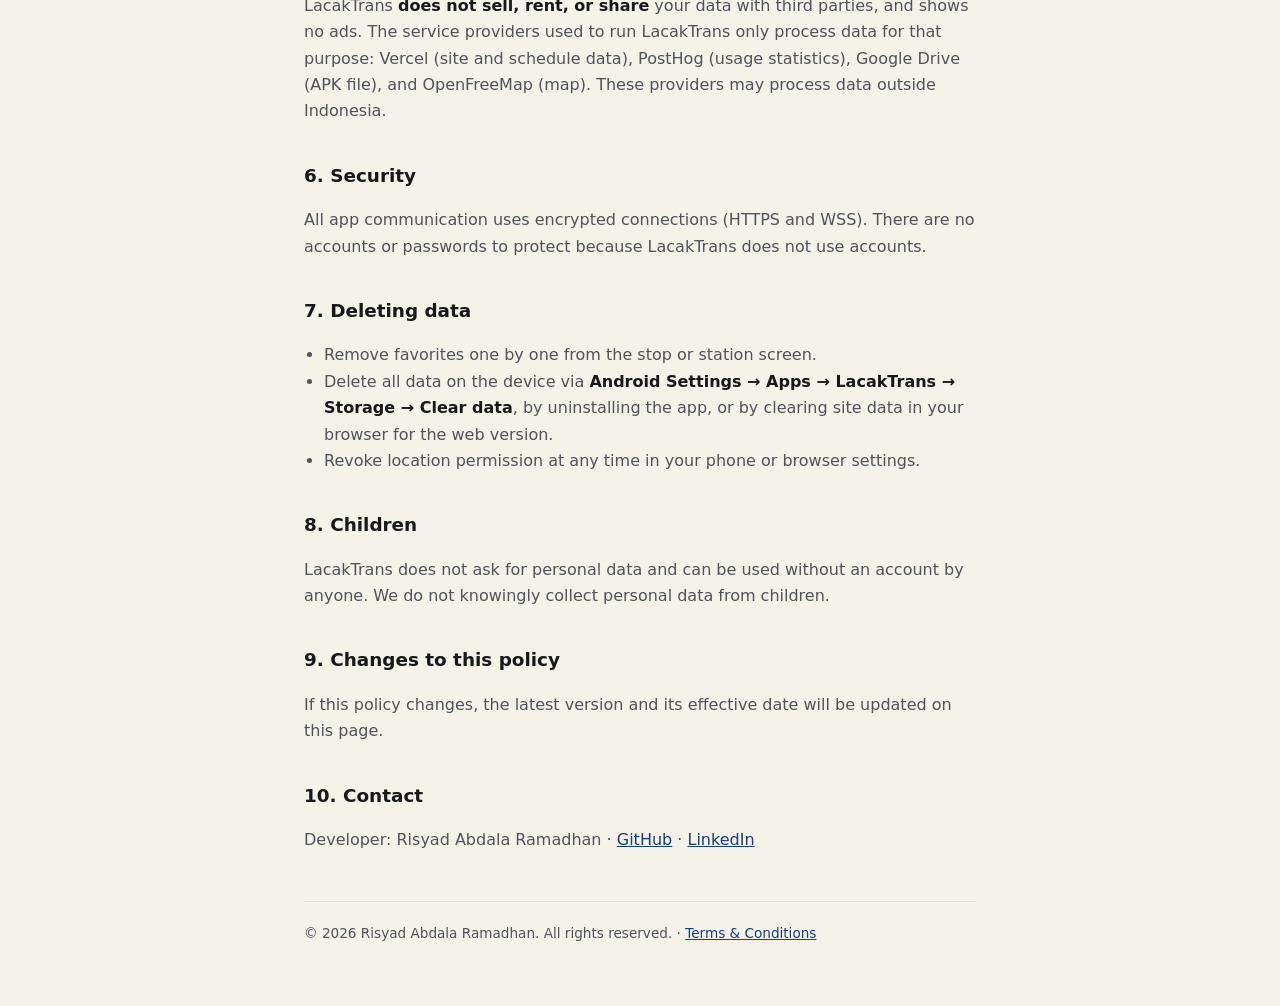
==== commit f30be1b8: "Privasi dan Syarat (ID/EN): penyebutan feed armada TransJakarta dihapus; tanggal privasi diperbarui " ====
--- a/privacy.html
+++ b/privacy.html
@@ -14,7 +14,7 @@
     <main>
       <p class="kecil"><a href="./">← LacakTrans</a> · <a href="privasi.html" lang="id">Bahasa Indonesia</a></p>
       <h1>Privacy Policy</h1>
-      <p class="kecil">Effective 30 October 2026 · Updated 8 November 2026 · App: LacakTrans (Android <code>com.silsilara.lacaktrans</code> and web)</p>
+      <p class="kecil">Effective 30 October 2026 · Updated 13 November 2026 · App: LacakTrans (Android <code>com.silsilara.lacaktrans</code> and web)</p>
 
       <p>
         This policy explains what data LacakTrans uses, why, and where it is stored. In short: <strong>no account</strong>.
@@ -42,7 +42,6 @@
       <h2>3. Services contacted directly from your device</h2>
       <p>To show the map and vehicle positions, the app fetches data directly from its providers:</p>
       <ul>
-        <li><strong>TransJakarta fleet feed</strong>: bus positions for the map area currently in view. TransJakarta's server receives requests per map area, not your GPS location.</li>
         <li><strong>OpenFreeMap</strong>: map images (tiles) for the area being viewed.</li>
         <li><strong>The LacakTrans site</strong> (Vercel): latest schedules, version info, disruption banners, and area boundary maps for the area around you.</li>
       </ul>
@@ -68,7 +67,7 @@
       <p>
         LacakTrans <strong>does not sell, rent, or share</strong> your data with third parties, and shows no ads. The service
         providers used to run LacakTrans only process data for that purpose: Vercel (site and schedule data), PostHog (usage
-        statistics), Google Drive (APK file), TransJakarta (bus positions), and OpenFreeMap (map). These providers may process
+        statistics), Google Drive (APK file), and OpenFreeMap (map). These providers may process
         data outside Indonesia.
       </p>
 
